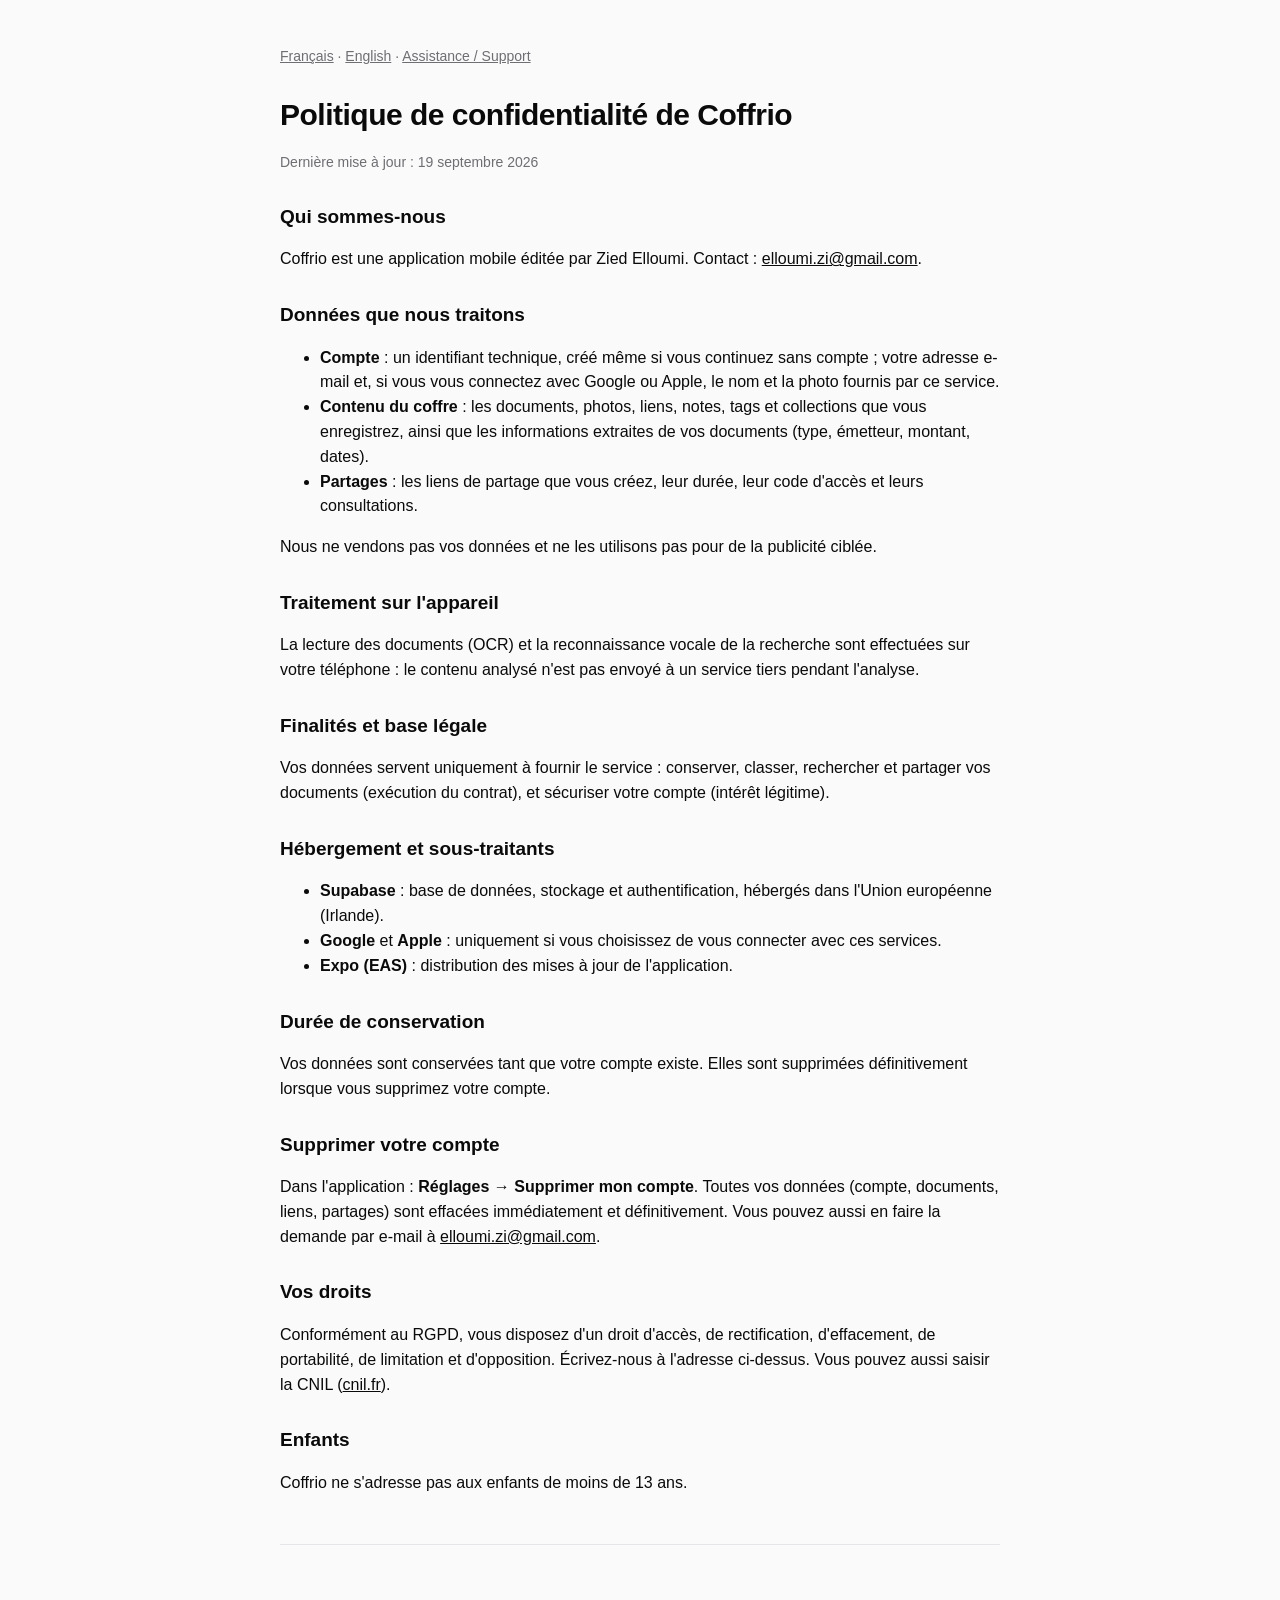
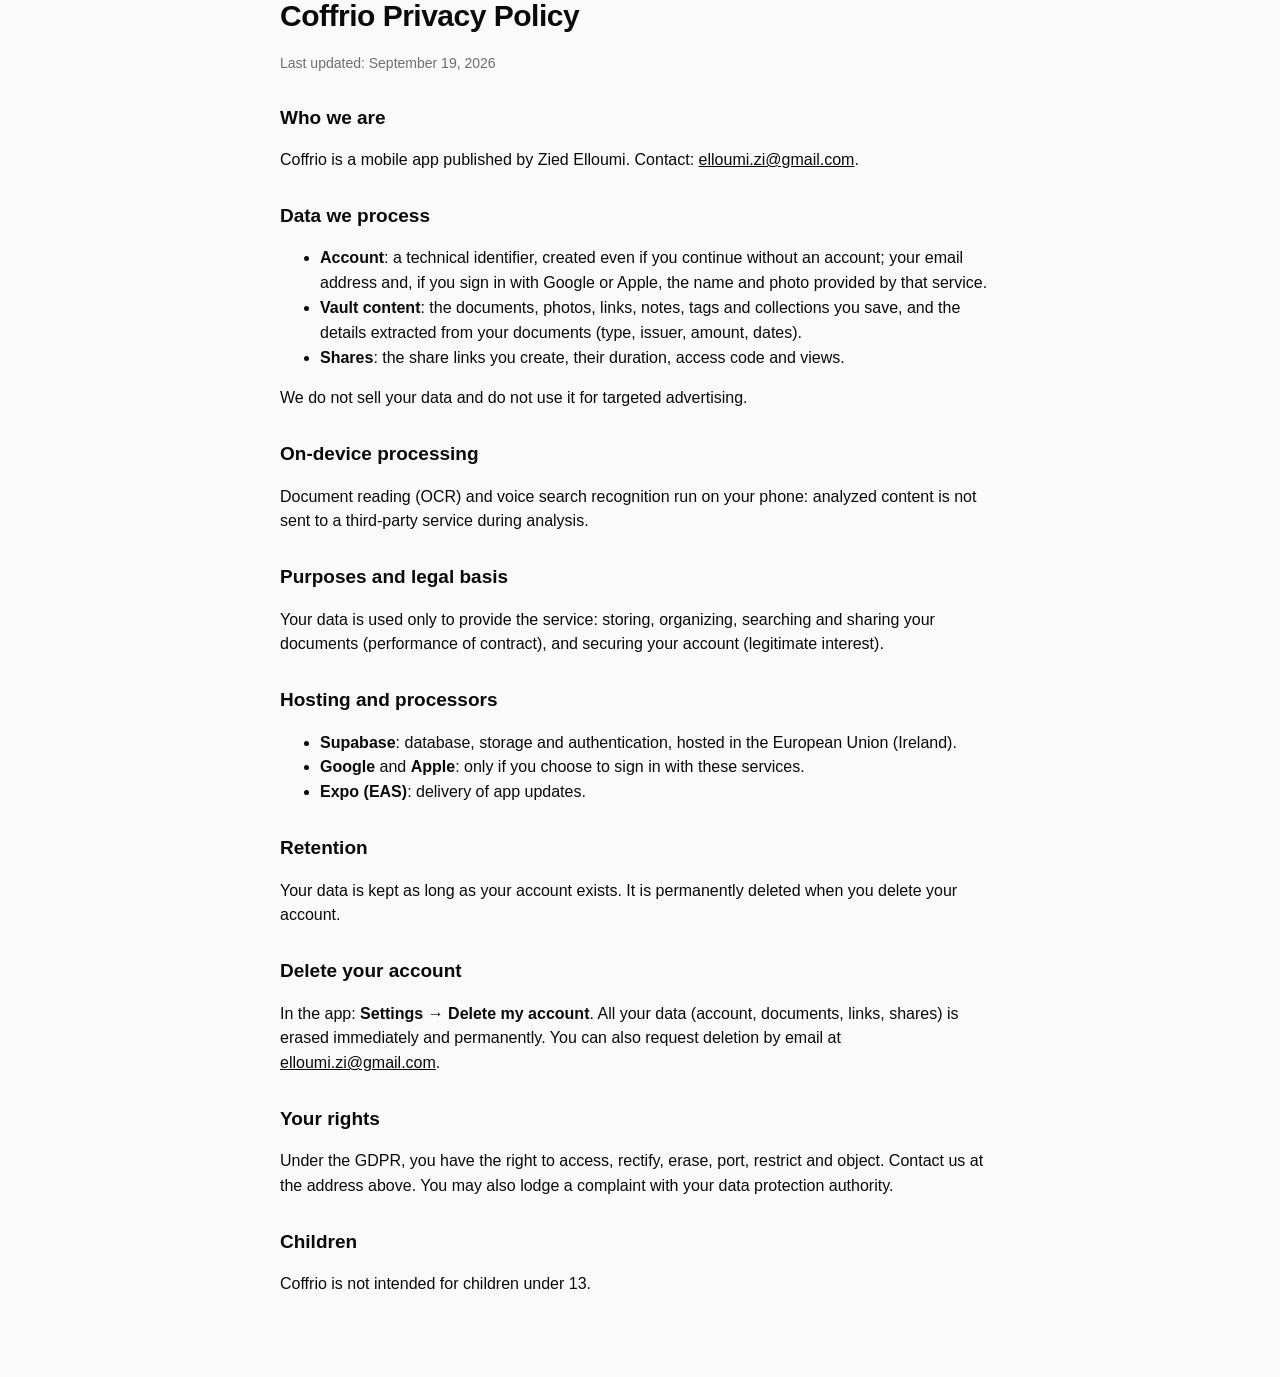
==== privacy.html @ 4273bc97 "Pages légales Coffrio : assistance et confidentialité (FR/EN) Co-Authored-By: Claude Opus 5 (1M cont" ====
<!doctype html>
<html lang="fr">
<head>
<meta charset="utf-8">
<meta name="viewport" content="width=device-width, initial-scale=1">
<title>Coffrio — Confidentialité / Privacy</title>
<link rel="stylesheet" href="style.css">
</head>
<body>
<main>
<p class="lang"><a href="#fr">Français</a> · <a href="#en">English</a> · <a href="index.html">Assistance / Support</a></p>

<section id="fr">
<h1>Politique de confidentialité de Coffrio</h1>
<p class="muted">Dernière mise à jour : 19 septembre 2026</p>

<h2>Qui sommes-nous</h2>
<p>Coffrio est une application mobile éditée par Zied Elloumi. Contact : <a href="mailto:elloumi.zi@gmail.com">elloumi.zi@gmail.com</a>.</p>

<h2>Données que nous traitons</h2>
<ul>
<li><strong>Compte</strong> : un identifiant technique, créé même si vous continuez sans compte ; votre adresse e-mail et, si vous vous connectez avec Google ou Apple, le nom et la photo fournis par ce service.</li>
<li><strong>Contenu du coffre</strong> : les documents, photos, liens, notes, tags et collections que vous enregistrez, ainsi que les informations extraites de vos documents (type, émetteur, montant, dates).</li>
<li><strong>Partages</strong> : les liens de partage que vous créez, leur durée, leur code d'accès et leurs consultations.</li>
</ul>
<p>Nous ne vendons pas vos données et ne les utilisons pas pour de la publicité ciblée.</p>

<h2>Traitement sur l'appareil</h2>
<p>La lecture des documents (OCR) et la reconnaissance vocale de la recherche sont effectuées sur votre téléphone : le contenu analysé n'est pas envoyé à un service tiers pendant l'analyse.</p>

<h2>Finalités et base légale</h2>
<p>Vos données servent uniquement à fournir le service : conserver, classer, rechercher et partager vos documents (exécution du contrat), et sécuriser votre compte (intérêt légitime).</p>

<h2>Hébergement et sous-traitants</h2>
<ul>
<li><strong>Supabase</strong> : base de données, stockage et authentification, hébergés dans l'Union européenne (Irlande).</li>
<li><strong>Google</strong> et <strong>Apple</strong> : uniquement si vous choisissez de vous connecter avec ces services.</li>
<li><strong>Expo (EAS)</strong> : distribution des mises à jour de l'application.</li>
</ul>

<h2>Durée de conservation</h2>
<p>Vos données sont conservées tant que votre compte existe. Elles sont supprimées définitivement lorsque vous supprimez votre compte.</p>

<h2 id="supprimer-compte">Supprimer votre compte</h2>
<p>Dans l'application : <strong>Réglages → Supprimer mon compte</strong>. Toutes vos données (compte, documents, liens, partages) sont effacées immédiatement et définitivement. Vous pouvez aussi en faire la demande par e-mail à <a href="mailto:elloumi.zi@gmail.com">elloumi.zi@gmail.com</a>.</p>

<h2>Vos droits</h2>
<p>Conformément au RGPD, vous disposez d'un droit d'accès, de rectification, d'effacement, de portabilité, de limitation et d'opposition. Écrivez-nous à l'adresse ci-dessus. Vous pouvez aussi saisir la CNIL (<a href="https://www.cnil.fr">cnil.fr</a>).</p>

<h2>Enfants</h2>
<p>Coffrio ne s'adresse pas aux enfants de moins de 13 ans.</p>
</section>

<hr>

<section id="en">
<h1>Coffrio Privacy Policy</h1>
<p class="muted">Last updated: September 19, 2026</p>

<h2>Who we are</h2>
<p>Coffrio is a mobile app published by Zied Elloumi. Contact: <a href="mailto:elloumi.zi@gmail.com">elloumi.zi@gmail.com</a>.</p>

<h2>Data we process</h2>
<ul>
<li><strong>Account</strong>: a technical identifier, created even if you continue without an account; your email address and, if you sign in with Google or Apple, the name and photo provided by that service.</li>
<li><strong>Vault content</strong>: the documents, photos, links, notes, tags and collections you save, and the details extracted from your documents (type, issuer, amount, dates).</li>
<li><strong>Shares</strong>: the share links you create, their duration, access code and views.</li>
</ul>
<p>We do not sell your data and do not use it for targeted advertising.</p>

<h2>On-device processing</h2>
<p>Document reading (OCR) and voice search recognition run on your phone: analyzed content is not sent to a third-party service during analysis.</p>

<h2>Purposes and legal basis</h2>
<p>Your data is used only to provide the service: storing, organizing, searching and sharing your documents (performance of contract), and securing your account (legitimate interest).</p>

<h2>Hosting and processors</h2>
<ul>
<li><strong>Supabase</strong>: database, storage and authentication, hosted in the European Union (Ireland).</li>
<li><strong>Google</strong> and <strong>Apple</strong>: only if you choose to sign in with these services.</li>
<li><strong>Expo (EAS)</strong>: delivery of app updates.</li>
</ul>

<h2>Retention</h2>
<p>Your data is kept as long as your account exists. It is permanently deleted when you delete your account.</p>

<h2 id="delete-account">Delete your account</h2>
<p>In the app: <strong>Settings → Delete my account</strong>. All your data (account, documents, links, shares) is erased immediately and permanently. You can also request deletion by email at <a href="mailto:elloumi.zi@gmail.com">elloumi.zi@gmail.com</a>.</p>

<h2>Your rights</h2>
<p>Under the GDPR, you have the right to access, rectify, erase, port, restrict and object. Contact us at the address above. You may also lodge a complaint with your data protection authority.</p>

<h2>Children</h2>
<p>Coffrio is not intended for children under 13.</p>
</section>
</main>
</body>
</html>
---- style.css ----
:root { color-scheme: light dark; --bg: #FAFAFA; --text: #0A0A0A; --muted: #6E6E73; --line: #E5E5EA; }
@media (prefers-color-scheme: dark) { :root { --bg: #000; --text: #FFF; --muted: #8E8E93; --line: #38383A; } }
body { margin: 0; background: var(--bg); color: var(--text); font: 16px/1.55 -apple-system, BlinkMacSystemFont, "SF Pro Text", Inter, Roboto, sans-serif; }
main { max-width: 720px; margin: 0 auto; padding: 32px 16px 64px; }
h1 { font-size: 30px; letter-spacing: -0.5px; margin: 24px 0 4px; }
h2 { font-size: 19px; margin-top: 28px; }
h3 { font-size: 16px; margin-bottom: 4px; }
a { color: inherit; }
.muted, .lang { color: var(--muted); font-size: 14px; }
hr { border: 0; border-top: 0.5px solid var(--line); margin: 48px 0; }
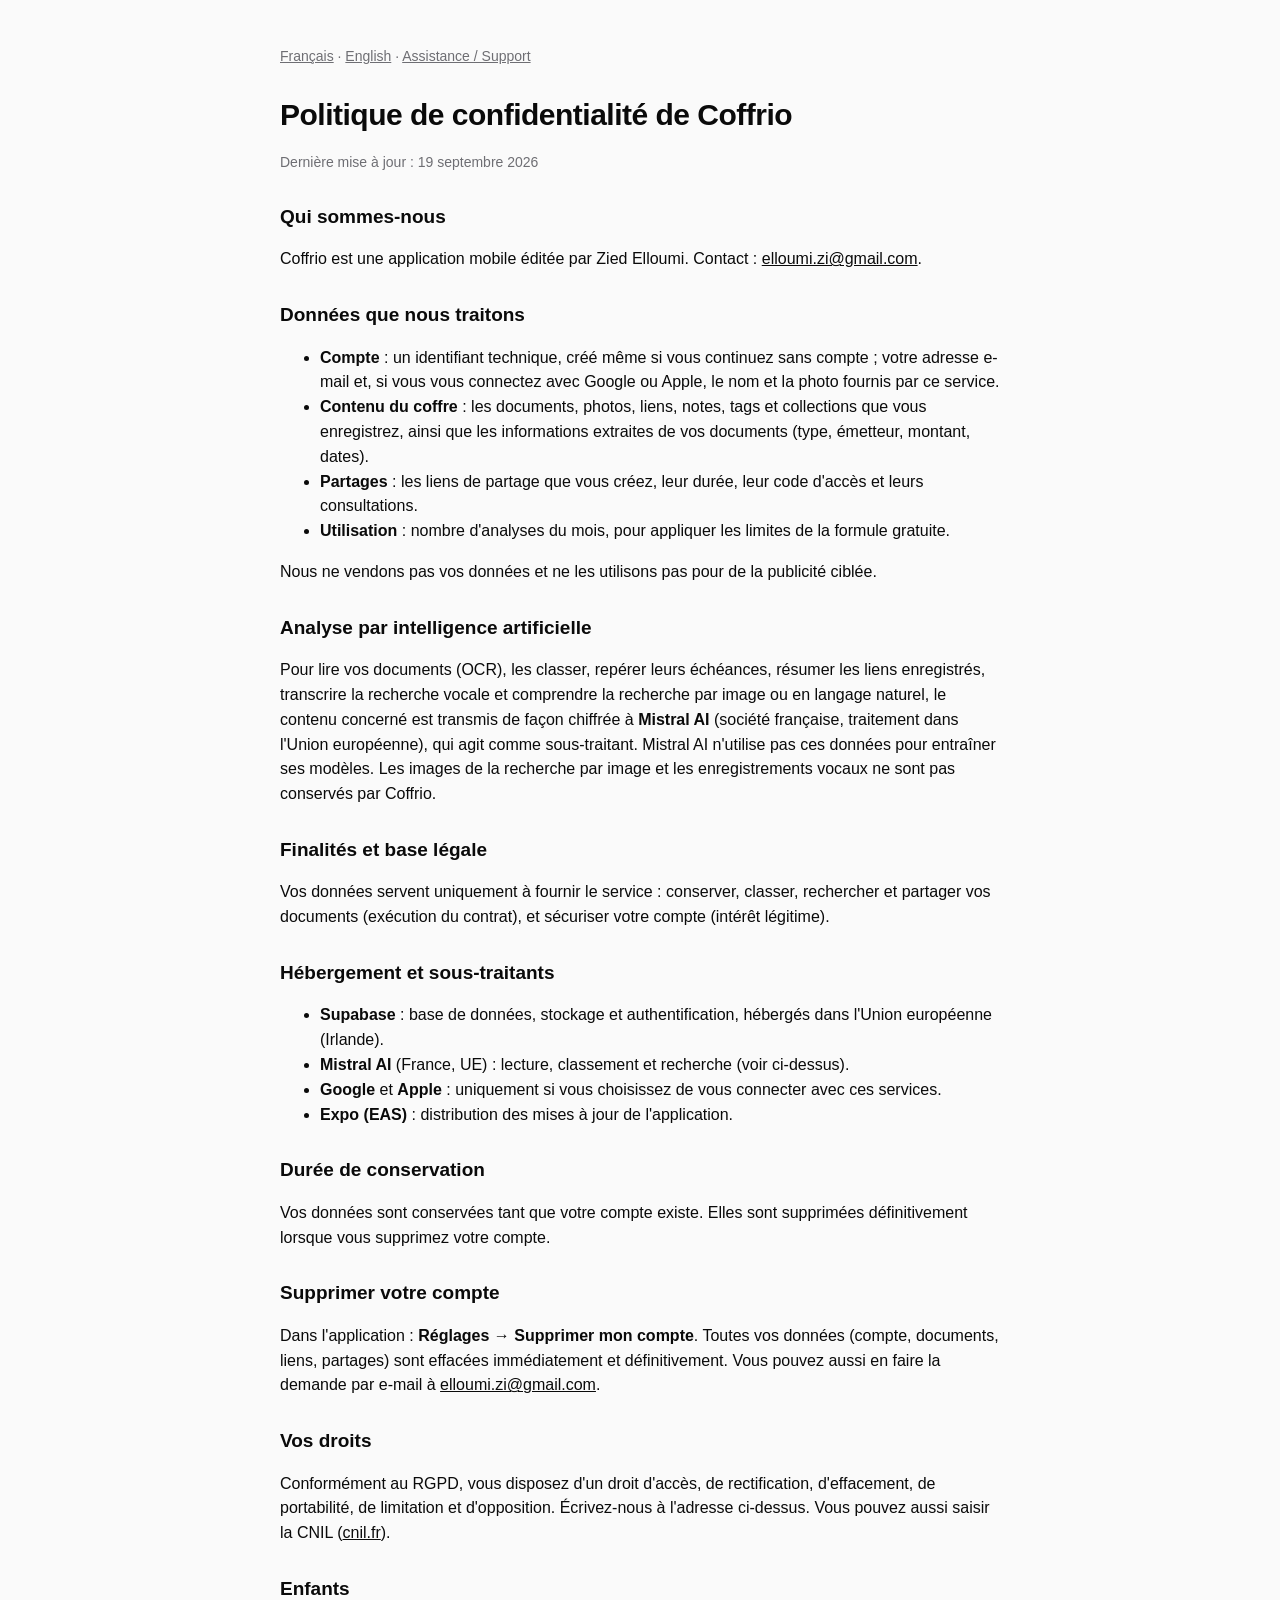
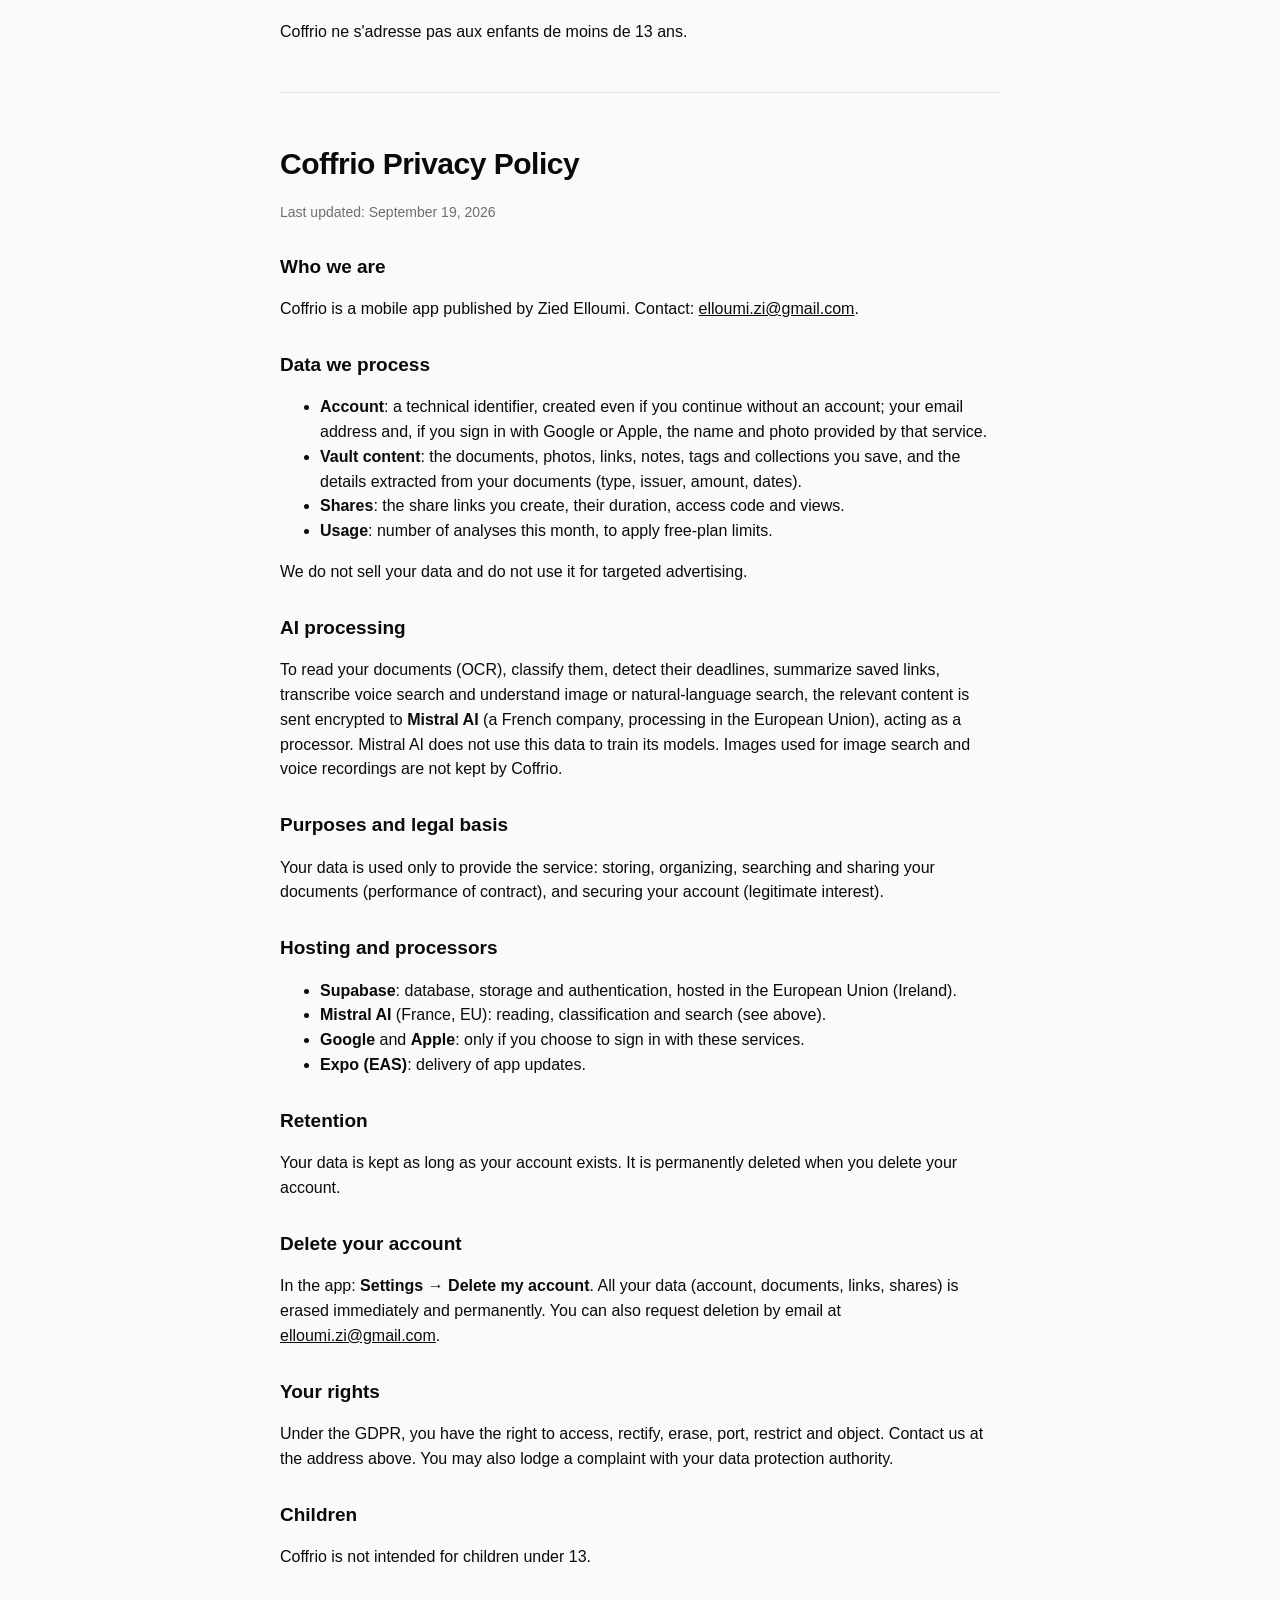
==== commit 0845052f: "Mistral AI (UE) comme sous-traitant d'analyse, page de partage sécurisé" ====
--- a/privacy.html
+++ b/privacy.html
@@ -22,11 +22,12 @@
 <li><strong>Compte</strong> : un identifiant technique, créé même si vous continuez sans compte ; votre adresse e-mail et, si vous vous connectez avec Google ou Apple, le nom et la photo fournis par ce service.</li>
 <li><strong>Contenu du coffre</strong> : les documents, photos, liens, notes, tags et collections que vous enregistrez, ainsi que les informations extraites de vos documents (type, émetteur, montant, dates).</li>
 <li><strong>Partages</strong> : les liens de partage que vous créez, leur durée, leur code d'accès et leurs consultations.</li>
+<li><strong>Utilisation</strong> : nombre d'analyses du mois, pour appliquer les limites de la formule gratuite.</li>
 </ul>
 <p>Nous ne vendons pas vos données et ne les utilisons pas pour de la publicité ciblée.</p>
 
-<h2>Traitement sur l'appareil</h2>
-<p>La lecture des documents (OCR) et la reconnaissance vocale de la recherche sont effectuées sur votre téléphone : le contenu analysé n'est pas envoyé à un service tiers pendant l'analyse.</p>
+<h2>Analyse par intelligence artificielle</h2>
+<p>Pour lire vos documents (OCR), les classer, repérer leurs échéances, résumer les liens enregistrés, transcrire la recherche vocale et comprendre la recherche par image ou en langage naturel, le contenu concerné est transmis de façon chiffrée à <strong>Mistral AI</strong> (société française, traitement dans l'Union européenne), qui agit comme sous-traitant. Mistral AI n'utilise pas ces données pour entraîner ses modèles. Les images de la recherche par image et les enregistrements vocaux ne sont pas conservés par Coffrio.</p>
 
 <h2>Finalités et base légale</h2>
 <p>Vos données servent uniquement à fournir le service : conserver, classer, rechercher et partager vos documents (exécution du contrat), et sécuriser votre compte (intérêt légitime).</p>
@@ -34,6 +35,7 @@
 <h2>Hébergement et sous-traitants</h2>
 <ul>
 <li><strong>Supabase</strong> : base de données, stockage et authentification, hébergés dans l'Union européenne (Irlande).</li>
+<li><strong>Mistral AI</strong> (France, UE) : lecture, classement et recherche (voir ci-dessus).</li>
 <li><strong>Google</strong> et <strong>Apple</strong> : uniquement si vous choisissez de vous connecter avec ces services.</li>
 <li><strong>Expo (EAS)</strong> : distribution des mises à jour de l'application.</li>
 </ul>
@@ -65,11 +67,12 @@
 <li><strong>Account</strong>: a technical identifier, created even if you continue without an account; your email address and, if you sign in with Google or Apple, the name and photo provided by that service.</li>
 <li><strong>Vault content</strong>: the documents, photos, links, notes, tags and collections you save, and the details extracted from your documents (type, issuer, amount, dates).</li>
 <li><strong>Shares</strong>: the share links you create, their duration, access code and views.</li>
+<li><strong>Usage</strong>: number of analyses this month, to apply free-plan limits.</li>
 </ul>
 <p>We do not sell your data and do not use it for targeted advertising.</p>
 
-<h2>On-device processing</h2>
-<p>Document reading (OCR) and voice search recognition run on your phone: analyzed content is not sent to a third-party service during analysis.</p>
+<h2>AI processing</h2>
+<p>To read your documents (OCR), classify them, detect their deadlines, summarize saved links, transcribe voice search and understand image or natural-language search, the relevant content is sent encrypted to <strong>Mistral AI</strong> (a French company, processing in the European Union), acting as a processor. Mistral AI does not use this data to train its models. Images used for image search and voice recordings are not kept by Coffrio.</p>
 
 <h2>Purposes and legal basis</h2>
 <p>Your data is used only to provide the service: storing, organizing, searching and sharing your documents (performance of contract), and securing your account (legitimate interest).</p>
@@ -77,6 +80,7 @@
 <h2>Hosting and processors</h2>
 <ul>
 <li><strong>Supabase</strong>: database, storage and authentication, hosted in the European Union (Ireland).</li>
+<li><strong>Mistral AI</strong> (France, EU): reading, classification and search (see above).</li>
 <li><strong>Google</strong> and <strong>Apple</strong>: only if you choose to sign in with these services.</li>
 <li><strong>Expo (EAS)</strong>: delivery of app updates.</li>
 </ul>
